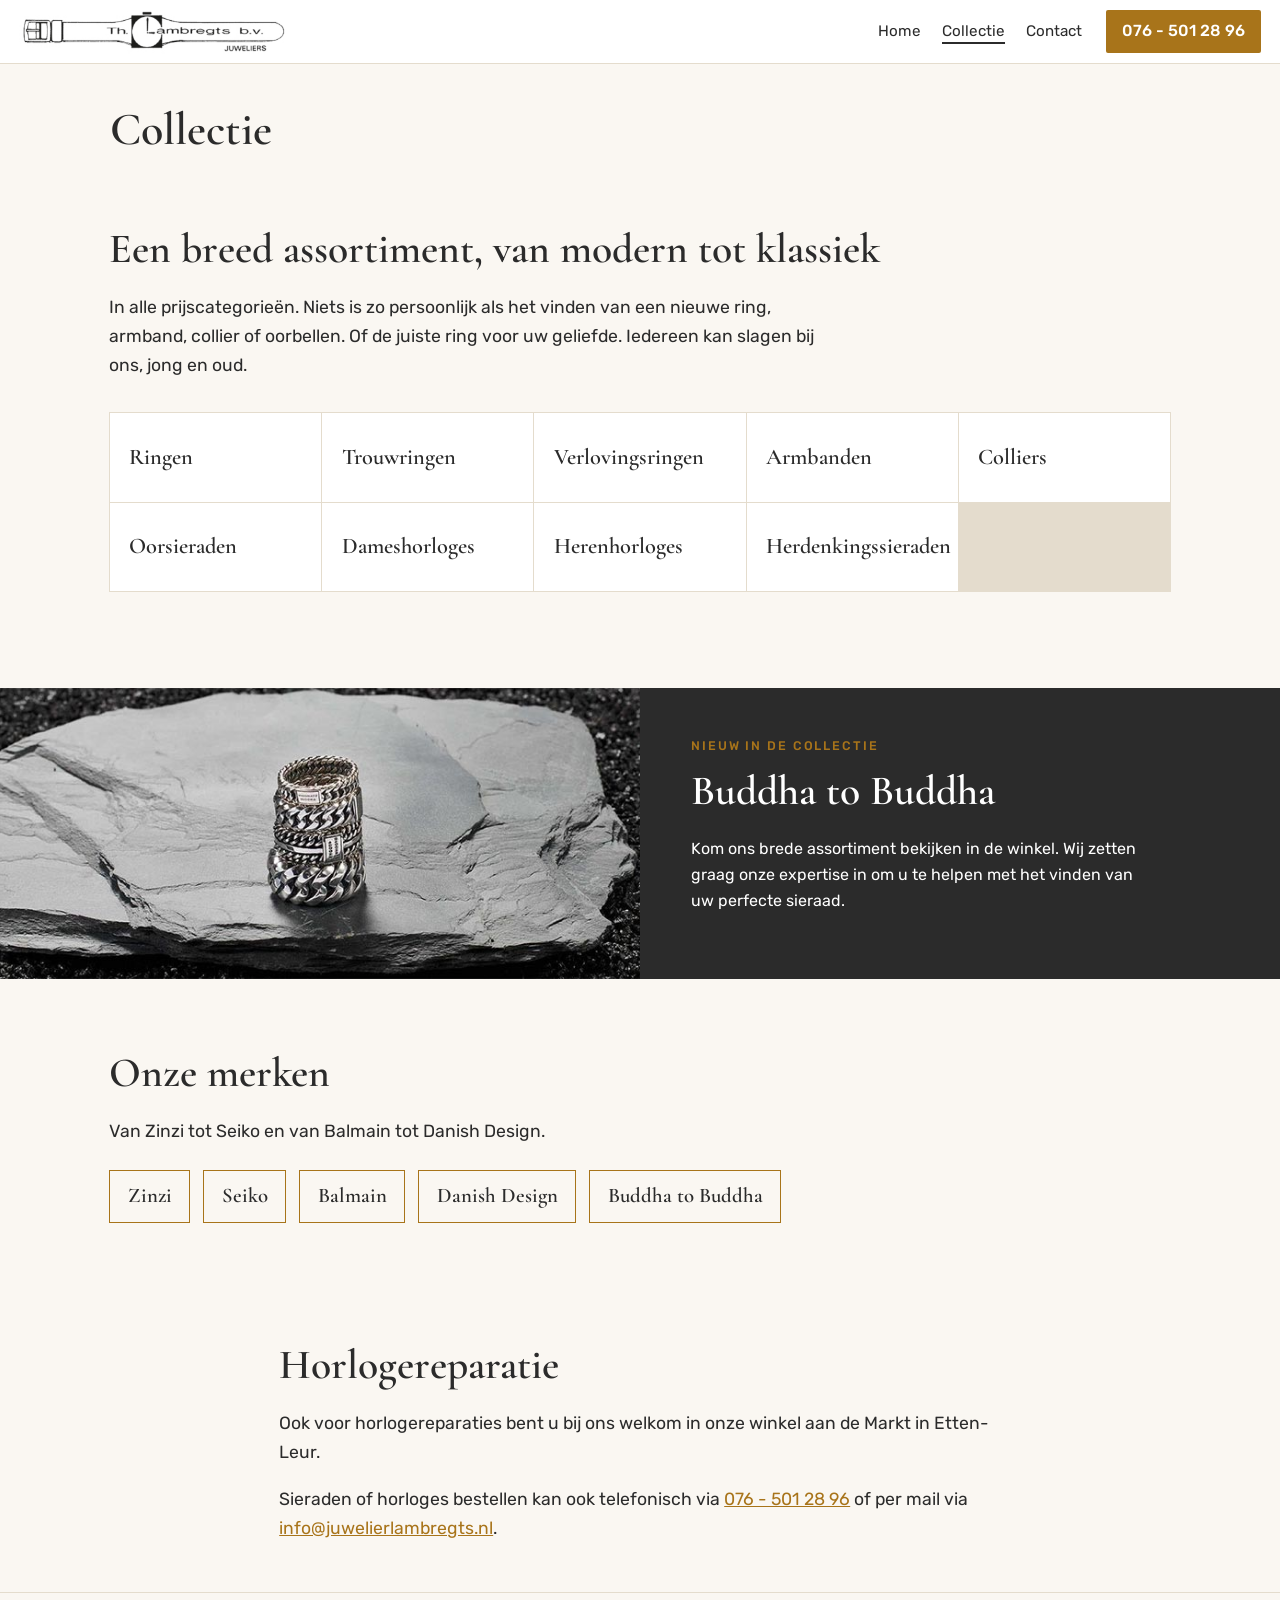
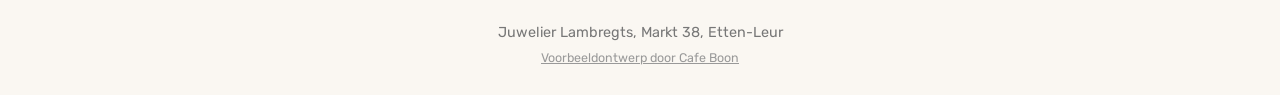
==== aanbod.html @ dd5b7393 "Website opgedeeld in meerdere pagina's" ====
<!doctype html>
<html lang="nl">
<head>
<meta charset="utf-8">
<meta name="viewport" content="width=device-width, initial-scale=1">
<meta name="robots" content="noindex">
<title>Collectie | Juwelier Lambregts</title>
<meta name="description" content="Juwelier Lambregts op de Markt in Etten-Leur. Sieraden, horloges, trouwringen en horlogereparatie, sinds 1953.">
<meta property="og:title" content="Juwelier Lambregts - Etten-Leur">
<meta property="og:description" content="Sieraden, horloges, trouwringen en horlogereparatie, sinds 1953 aan de Markt.">
<meta property="og:image" content="images/etalage2-juwelier.jpg">
<meta property="og:type" content="website">
<link rel="icon" href="images/logo.jpg">
<link rel="preconnect" href="https://fonts.googleapis.com">
<link rel="preconnect" href="https://fonts.gstatic.com" crossorigin>
<link href="https://fonts.googleapis.com/css2?family=Cormorant+Garamond:wght@500;600&family=Rubik:wght@400;500&display=swap" rel="stylesheet">
<link rel="stylesheet" href="style.css">
</head>
<body>
<header class="top">
<a class="brand" href="index.html"><img alt="Th. Lambregts b.v. Juweliers" src="images/logo.jpg"/></a>
<nav><a href="index.html">Home</a><a aria-current="page" href="aanbod.html">Collectie</a><a href="contact.html">Contact</a></nav>
<a class="call" href="tel:+31765012896">076 - 501 28 96</a>
</header>
<div aria-label="Pagina's" class="sn-bar" role="navigation"><a class="sn-link" href="index.html">Home</a><a aria-current="page" class="sn-link" href="aanbod.html">Collectie</a><a class="sn-link" href="contact.html">Contact</a></div>
<div class="sn-head"><h1>Collectie</h1></div>
<section class="block" id="assortiment">
<h2>Een breed assortiment, van modern tot klassiek</h2>
<p class="lead">In alle prijscategorieën. Niets is zo persoonlijk als het vinden van een nieuwe ring, armband, collier of oorbellen. Of de juiste ring voor uw geliefde. Iedereen kan slagen bij ons, jong en oud.</p>
<ul class="tiles">
<li><span>Ringen</span></li>
<li><span>Trouwringen</span></li>
<li><span>Verlovingsringen</span></li>
<li><span>Armbanden</span></li>
<li><span>Colliers</span></li>
<li><span>Oorsieraden</span></li>
<li><span>Dameshorloges</span></li>
<li><span>Herenhorloges</span></li>
<li><span>Herdenkingssieraden</span></li>
</ul>
</section>
<section class="feature">
<img alt="Gestapelde ringen van Buddha to Buddha" src="images/buddha-to-buddha.jpg"/>
<div>
<p class="eyebrow">Nieuw in de collectie</p>
<h2>Buddha to Buddha</h2>
<p>Kom ons brede assortiment bekijken in de winkel. Wij zetten graag onze expertise in om u te helpen met het vinden van uw perfecte sieraad.</p>
</div>
</section>
<section class="block" id="merken">
<h2>Onze merken</h2>
<p class="lead">Van Zinzi tot Seiko en van Balmain tot Danish Design.</p>
<p class="brands"><span>Zinzi</span><span>Seiko</span><span>Balmain</span><span>Danish Design</span><span>Buddha to Buddha</span></p>
</section>
<section class="block narrow" id="reparatie">
<h2>Horlogereparatie</h2>
<p class="lead">Ook voor horlogereparaties bent u bij ons welkom in onze winkel aan de Markt in Etten-Leur.</p>
<p class="lead">Sieraden of horloges bestellen kan ook telefonisch via <a href="tel:+31765012896">076 - 501 28 96</a> of per mail via <a href="mailto:info@juwelierlambregts.nl">info@juwelierlambregts.nl</a>.</p>
</section>
<footer>
<p>Juwelier Lambregts, Markt 38, Etten-Leur</p>
<p class="credit"><a href="https://cafeboon.com">Voorbeeldontwerp door Cafe Boon</a></p>
</footer>
<script>try{(function(){
  var h={1:[13,18],2:[9,18],3:[9,18],4:[9,18],5:[9,20],6:[9,17]};
  var n=new Date(),d=n.getDay(),m=n.getHours()+n.getMinutes()/60,el=document.getElementById('open-now');
  var row=document.querySelector('tr[data-d="'+d+'"]'); if(row)row.className='today';
  if(h[d]&&m>=h[d][0]&&m<h[d][1]){el.textContent='Nu geopend, tot '+h[d][1]+':00 uur';el.className='open-now yes';}
  else{el.textContent='Nu gesloten';}
})();}catch(e){}</script>
</body></html>
---- style.css ----
:root{--gold:#a8741a;--ink:#2b2b2b;--paper:#faf7f2;--line:#e4dccd}
*{box-sizing:border-box}
body{margin:0;font-family:Rubik,sans-serif;color:var(--ink);background:var(--paper);line-height:1.65}
h1,h2{font-family:"Cormorant Garamond",serif;font-weight:600;line-height:1.1;margin:0 0 .5em}
h1{font-size:clamp(2.6rem,7vw,4.6rem)}h2{font-size:clamp(1.9rem,4vw,2.6rem)}
a{color:var(--gold)}
.top{display:flex;align-items:center;gap:1.5rem;padding:.6rem 1.2rem;background:#fff;border-bottom:1px solid var(--line);position:sticky;top:0;z-index:5}
.brand img{height:44px;display:block}
.top nav{margin-left:auto;display:flex;gap:1.3rem}
.top nav a{color:var(--ink);text-decoration:none;font-size:.95rem}
.call{background:var(--gold);color:#fff;text-decoration:none;padding:.5rem 1rem;border-radius:2px;white-space:nowrap;font-weight:500}
.hero{display:grid;grid-template-columns:1.1fr .9fr;min-height:70vh}
.hero-text{padding:4rem 3rem 3rem max(1.2rem,calc((100vw - 1100px)/2));display:flex;flex-direction:column;justify-content:center}
.hero-img img{width:100%;height:100%;object-fit:cover;display:block;min-height:320px}
.eyebrow{text-transform:uppercase;letter-spacing:.15em;font-size:.78rem;color:var(--gold);font-weight:500;margin:0 0 .8rem}
.actions{display:flex;gap:.8rem;flex-wrap:wrap;margin:1.2rem 0}
.btn{display:inline-block;background:var(--gold);color:#fff;padding:.75rem 1.4rem;text-decoration:none;border-radius:2px;font-weight:500}
.btn.ghost{background:transparent;color:var(--gold);border:1px solid var(--gold)}
.open-now{font-size:.95rem;color:#777;margin:0}.open-now.yes{color:#2e7d32}
.block{max-width:1100px;margin:0 auto;padding:4.5rem 1.2rem 2rem}
.narrow{max-width:760px}
.lead{font-size:1.1rem;max-width:720px}
.tiles{list-style:none;padding:0;margin:2rem 0 0;display:grid;grid-template-columns:repeat(auto-fill,minmax(200px,1fr));gap:1px;background:var(--line);border:1px solid var(--line)}
.tiles li{background:#fff;padding:1.6rem 1.2rem;font-family:"Cormorant Garamond",serif;font-size:1.4rem;font-weight:600}
.feature{display:grid;grid-template-columns:1fr 1fr;background:#2b2b2b;color:#fff;margin-top:4rem}
.feature img{width:100%;height:100%;object-fit:cover;display:block}
.feature div{padding:3rem max(1.2rem,4vw);align-self:center;max-width:560px}
.brands{display:flex;flex-wrap:wrap;gap:.8rem;margin-top:1.5rem}
.brands span{border:1px solid var(--gold);padding:.5rem 1.1rem;font-family:"Cormorant Garamond",serif;font-size:1.3rem;font-weight:600}
.visit{max-width:1100px;margin:0 auto;padding:4rem 1.2rem;display:grid;grid-template-columns:1fr 1fr;gap:3rem}
table{border-collapse:collapse;width:100%;max-width:380px}
th{text-align:left;font-weight:400}td{text-align:right}
th,td{padding:.55rem 0;border-bottom:1px solid var(--line)}
tr.today{font-weight:500;color:var(--gold)}
.small{font-size:.9rem;color:#777}
footer{border-top:1px solid var(--line);text-align:center;padding:1.5rem 1rem;font-size:.9rem;color:#777}
footer p{margin:.2rem}.credit{font-size:.78rem}.credit a{color:#999}
@media(max-width:760px){
.top nav{display:none}.top{justify-content:space-between}.call{margin-left:auto}
.hero,.feature,.visit{grid-template-columns:1fr}.hero-text{padding:2.5rem 1.2rem}
.hero-img{order:-1;max-height:340px}.visit{gap:2rem}}
/* sitenav:start */
.sn-bar{display:none;gap:6px;overflow-x:auto;white-space:nowrap;-webkit-overflow-scrolling:touch;padding:8px 12px;background:inherit;color:inherit;font:inherit;line-height:1.2;border-bottom:1px solid rgba(128,128,128,.35);box-sizing:border-box;max-width:100%}
.sn-bar a.sn-link{flex:0 0 auto;padding:9px 15px;border-radius:999px;color:inherit;text-decoration:none;font-size:15px;font-weight:600;letter-spacing:0;text-transform:none;margin:0}
.sn-bar a.sn-link[aria-current="page"]{background:rgba(128,128,128,.2);box-shadow:inset 0 -2px 0 currentColor}
@media(max-width:760px){.sn-bar{display:flex}}
nav a[aria-current="page"]:not(.cta):not(.btn):not(.call){text-decoration:underline;text-underline-offset:6px;text-decoration-thickness:2px}
.sn-head{max-width:1100px;margin:0 auto;padding:40px 20px 0;box-sizing:border-box}
.sn-head h1{margin:0;color:inherit;font-size:clamp(30px,5vw,46px);line-height:1.1}
.sn-cards{max-width:1100px;margin:0 auto;padding:40px 20px;display:grid;grid-template-columns:repeat(auto-fit,minmax(230px,1fr));gap:16px;box-sizing:border-box}
.sn-card{display:block;padding:20px 22px;border:1px solid rgba(128,128,128,.45);border-radius:10px;background:rgba(128,128,128,.07);color:inherit;text-decoration:none;min-width:0}
.sn-card strong{display:block;font-size:1.25em;margin:0 0 6px;color:inherit}
.sn-card span{display:block;opacity:.8;font-size:.95em;line-height:1.4}
.sn-card:hover,.sn-card:focus-visible{border-color:currentColor}
@media(max-width:760px){.top{gap:.6rem;padding:.6rem .8rem}.call{padding:.5rem .7rem;font-size:.9rem;flex:0 0 auto}.brand{min-width:0;flex:0 1 auto}.brand img{max-width:100%;height:auto;max-height:44px}}
/* sitenav:end */
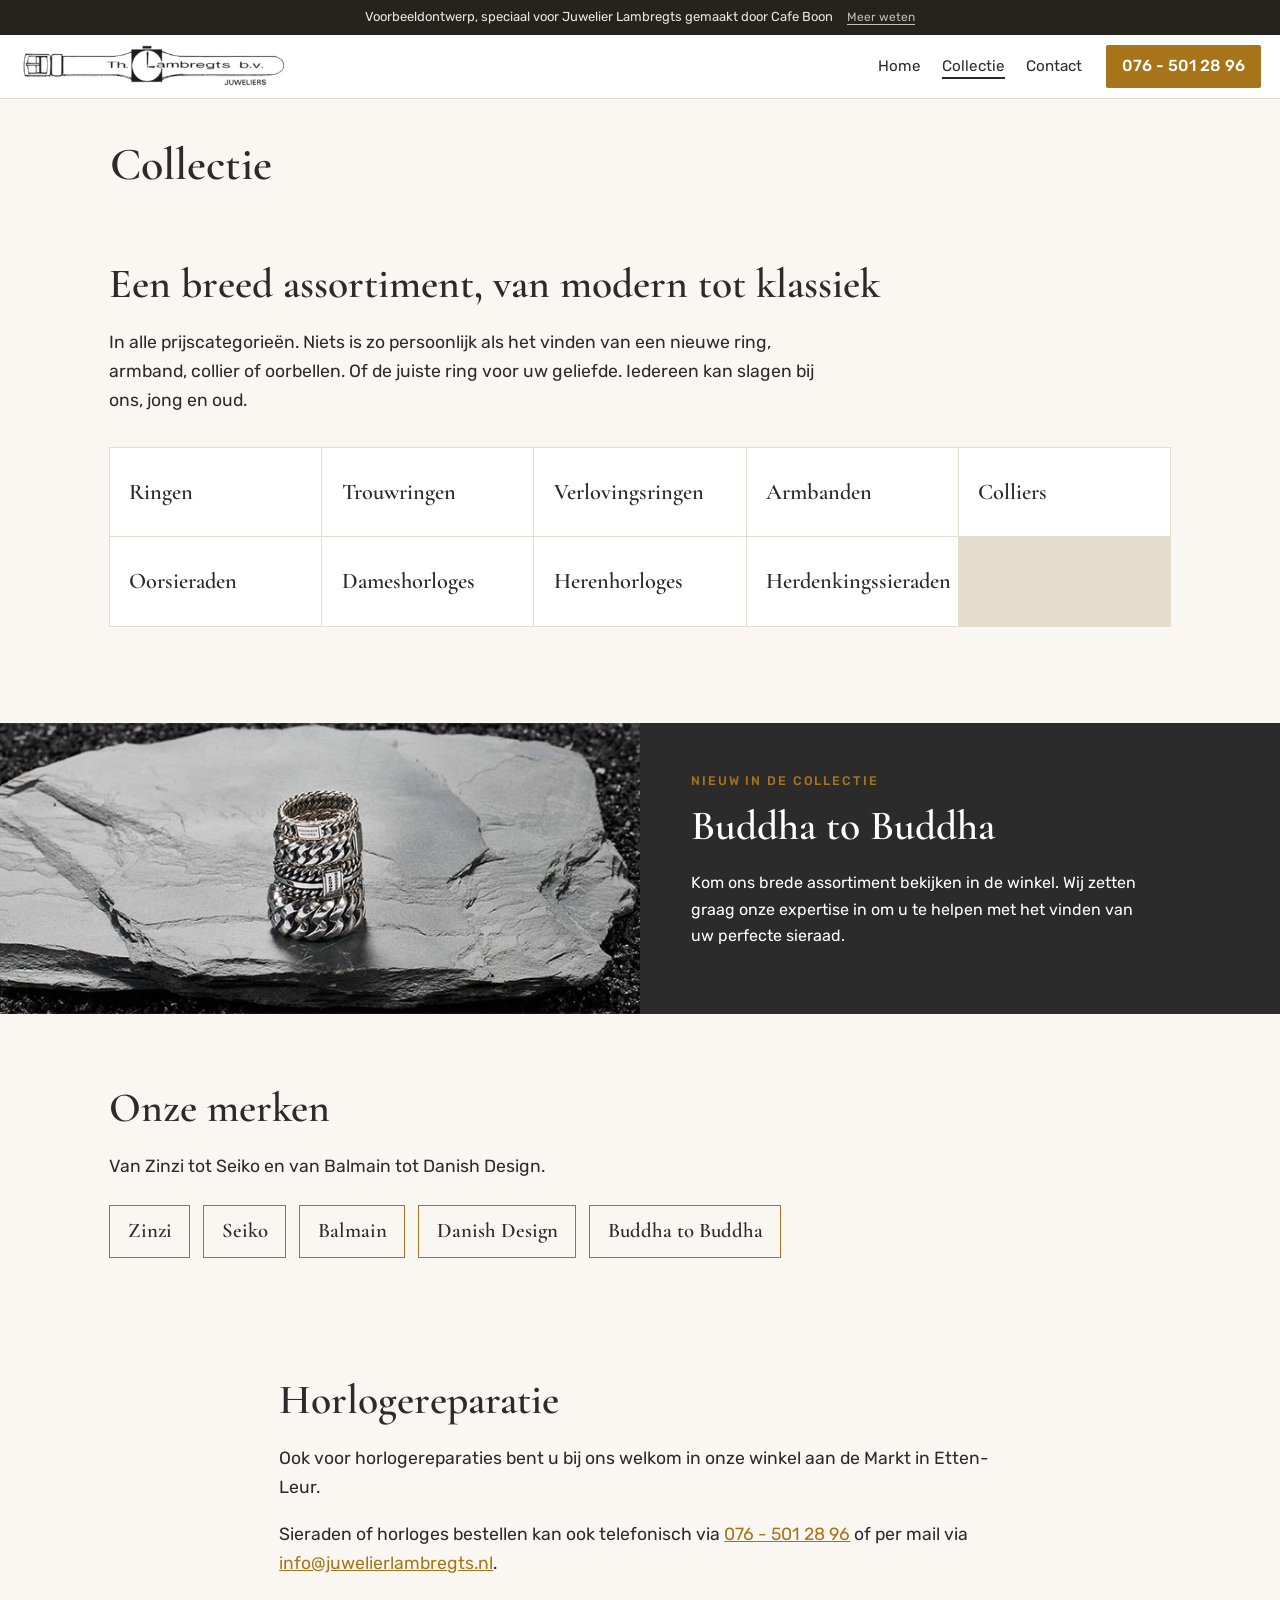
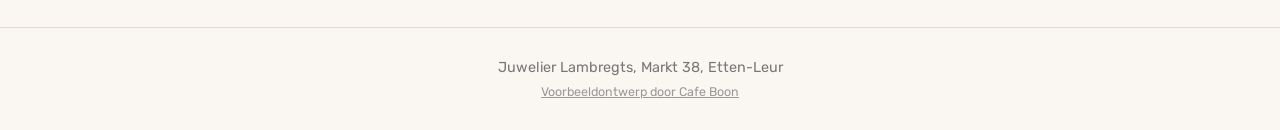
==== commit b8c3be3e: "Werkende formulieren voor afspraken en aanvragen" ====
--- a/aanbod.html
+++ b/aanbod.html
@@ -17,6 +17,7 @@
 <link rel="stylesheet" href="style.css">
 </head>
 <body>
+<div class="vb-banner" role="note"><span>Voorbeeldontwerp, speciaal voor Juwelier Lambregts gemaakt door Cafe Boon</span><a href="https://cafeboon.com">Meer weten</a></div>
 <header class="top">
 <a class="brand" href="index.html"><img alt="Th. Lambregts b.v. Juweliers" src="images/logo.jpg"/></a>
 <nav><a href="index.html">Home</a><a aria-current="page" href="aanbod.html">Collectie</a><a href="contact.html">Contact</a></nav>
--- a/style.css
+++ b/style.css
@@ -54,3 +54,31 @@
 .sn-card:hover,.sn-card:focus-visible{border-color:currentColor}
 @media(max-width:760px){.top{gap:.6rem;padding:.6rem .8rem}.call{padding:.5rem .7rem;font-size:.9rem;flex:0 0 auto}.brand{min-width:0;flex:0 1 auto}.brand img{max-width:100%;height:auto;max-height:44px}}
 /* sitenav:end */
+/* voorbeeld-formulier:start */
+@layer sn{.sn-form button.btn{border:0;font:inherit;cursor:pointer;line-height:1.2}}
+.sn-formsec{padding:36px 0 72px}
+.sn-formwrap{max-width:1100px;margin:0 auto;padding:0 20px;box-sizing:border-box}
+.sn-formwrap>h2{margin:0 0 12px}
+.sn-formwrap>.sn-lead,.sn-formwrap>.sn-form,.sn-formwrap>.sn-done{max-width:720px}
+.sn-formwrap .sn-lead{margin:0 0 24px;opacity:.85}
+.sn-form{display:grid;grid-template-columns:1fr 1fr;gap:16px}
+.sn-field{display:flex;flex-direction:column;gap:6px;min-width:0;text-align:left}
+.sn-field.full{grid-column:1/-1}
+.sn-field label{font-size:14px;font-weight:600}
+.sn-field input,.sn-field select,.sn-field textarea{font:inherit;font-size:16px;line-height:1.4;color:inherit;background:rgba(128,128,128,.12);border:1px solid rgba(128,128,128,.55);border-radius:8px;padding:11px 12px;width:100%;box-sizing:border-box;min-width:0;max-width:100%;-webkit-appearance:none;appearance:none}
+.sn-field select{background-image:linear-gradient(45deg,transparent 50%,currentColor 50%),linear-gradient(135deg,currentColor 50%,transparent 50%);background-position:calc(100% - 20px) 50%,calc(100% - 15px) 50%;background-size:5px 5px;background-repeat:no-repeat;padding-right:38px}
+.sn-field select option{color:#111;background:#fff}
+.sn-field textarea{resize:vertical}
+.sn-field input:focus,.sn-field select:focus,.sn-field textarea:focus{outline:2px solid currentColor;outline-offset:1px}
+.sn-done{padding:28px;border:1px solid rgba(128,128,128,.55);border-radius:12px;background:rgba(128,128,128,.1)}
+.sn-done h2{margin:0 0 10px}
+.sn-done p{margin:0}
+.sn-done a{text-decoration:underline;text-underline-offset:3px;font-weight:600}
+.sn-formlink{padding:0 0 56px}
+@media(max-width:640px){.sn-form{grid-template-columns:1fr}.sn-formsec{padding:24px 0 56px}}
+/* voorbeeld-formulier:end */
+/* voorbeeldbanner:start */
+.vb-banner{display:flex;flex-wrap:wrap;justify-content:center;align-items:baseline;gap:2px 14px;padding:8px 16px;background:#26231f;color:#e9e6df;font-size:13px;line-height:1.45;letter-spacing:0;text-transform:none;font-weight:400;text-align:center;position:relative;z-index:1000}
+.vb-banner a{color:inherit;opacity:.8;text-decoration:underline;text-underline-offset:3px;font-size:12px;font-weight:400;white-space:nowrap;letter-spacing:0;text-transform:none}
+.vb-banner a:hover{opacity:1}
+/* voorbeeldbanner:end */
